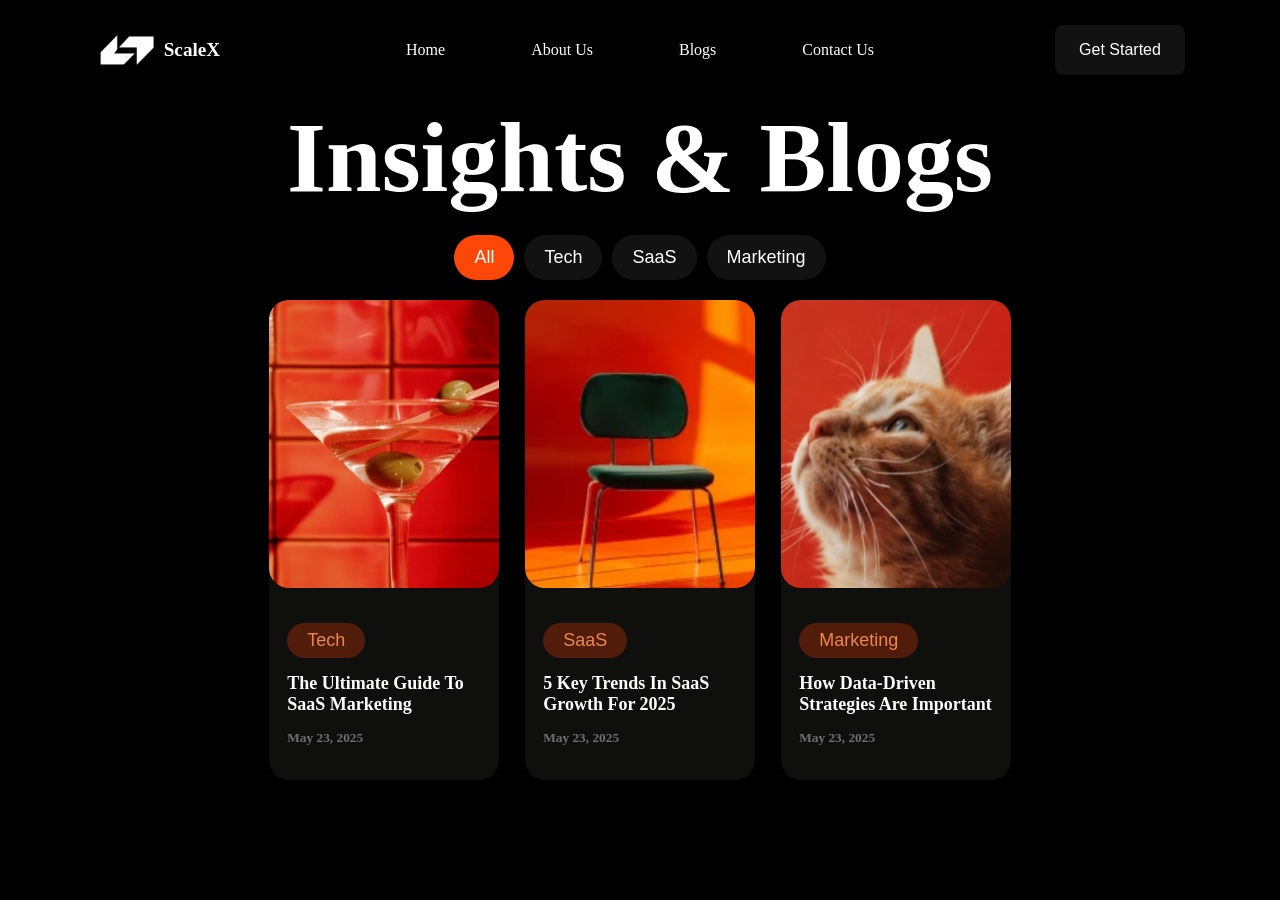
==== website2/index.html @ a83d1410 "add website2 - ScaleX blog/insights page" ====
<!DOCTYPE html>
<html lang="en">

<head>
    <meta charset="UTF-8">
    <meta name="viewport" content="width=device-width, initial-scale=1.0">
    <title>ScaleX | Growth & Tech Insights</title>
    <link rel="stylesheet" href="./assets/index.css">
    <link rel="shortcut icon" href="./assets/images/logo.png" type="image/x-icon">
</head>

<body>
    <!-- top nav - logo left, links center, cta right -->
    <nav>
        <div class="logo">
            <img src="./assets/images/logo.png" alt="">
            <span>ScaleX</span>
        </div>
        <div class="navLinks">
            <ul>
                <li>Home</li>
                <li>About Us</li>
                <li>Blogs</li>
                <li>Contact Us</li>
            </ul>
        </div>
        <div class="button">
            <button class="getstarted">Get Started</button>
        </div>
    </nav>

    <main>
        <header>
            <h1>Insights & Blogs</h1>
        </header>

        <!-- filter tabs, "All" is active by default -->
        <section class="navButtons">
            <button class="quickNavbuttons">All</button>
            <button class="quickNavbuttons">Tech</button>
            <button class="quickNavbuttons">SaaS</button>
            <button class="quickNavbuttons">Marketing</button>
        </section>

        <!-- blog cards -->
        <section class="cards">
            <div class="card">
                <div class="image">
                    <img src="./assets/images/image1.png" alt="">
                </div>
                <div class="description">
                    <div class="descbutton">
                        <button>Tech</button>
                    </div>
                    <p>The Ultimate Guide To <br> SaaS Marketing</p>
                    <span>May 23, 2025</span>
                </div>
            </div>
            <div class="card">
                <div class="image">
                    <img src="./assets/images/image2.png" alt="">
                </div>
                <div class="description">
                    <div class="descbutton">
                        <button>SaaS</button>
                    </div>
                    <p>5 Key Trends In SaaS <br> Growth For 2025</p>
                    <span>May 23, 2025</span>
                </div>
            </div>
            <div class="card">
                <div class="image">
                    <img src="./assets/images/image3.png" alt="">
                </div>
                <div class="description">
                    <div class="descbutton">
                        <button>Marketing</button>
                    </div>
                    <p>How Data-Driven <br> Strategies Are Important</p>
                    <span>May 23, 2025</span>
                </div>
            </div>
        </section>
    </main>
</body>

</html>
---- website2/assets/index.css ----
/* custom fonts from the Area family */
@font-face {
    font-family: areaNormal;
    src: url(./assets/fonts/fonnts.com-Area_Normal_Regular.otf);
}

@font-face {
    font-family: areaBold;
    src: url(./assets/fonts/fonnts.com-Area_Normal_Bold.otf);
}

@font-face {
    font-family: areaExtraBold;
    src: url(./assets/fonts/fonnts.com-Area_Normal_ExtraBold.otf);
}

* {
    margin: 0;
    padding: 0;
    box-sizing: border-box;
}

html,
body {
    height: 100vh;
    width: 100vw;
    font-family: "areaNormal";
    background-color: #000000;
    color: #ffffff;
}

/* fixed height so main content can use padding-top to clear it */
nav {
    position: absolute;
    top: 0;
    width: 100%;
    height: 100px;
    display: flex;
    justify-content: space-between;
}

.logo {
    display: flex;
    align-items: center;
    flex-basis: 25%;
    justify-content: center;
    gap: 10px;
    font-family: 'areaBold';
    font-weight: bolder;
    font-size: larger;
}

/* logo is upside-down in the asset, flip it */
.logo img {
    transform: rotate(-180deg);
    height: 30%;
}

.navLinks {
    flex-basis: 50%;
}

.navLinks ul {
    height: 100%;
    display: flex;
    justify-content: space-evenly;
    align-items: center;
    list-style: none;
}

.navLinks li:hover {
    color: #fc4708;
    cursor: pointer;
    border-bottom: solid #fc4708;
    scale: 1.05;
}

.button {
    display: flex;
    justify-content: center;
    align-items: center;
    flex-basis: 25%;
}

.getstarted {
    background-color: #121212;
    border-radius: 8px;
    height: 50%;
    width: 130px;
    border: none;
    outline: none;
    color: #ffffff;
    font-size: medium;
}

.getstarted:hover {
    color: #fc4708;
    border: solid;
    cursor: pointer;
    scale: 1.05;
    background-color: #000;
}

main {
    display: flex;
    flex-direction: column;
    height: 100%;
    padding-top: 100px;
}

header {
    font-family: "areaExtraBold";
    font-size: 50px;
    display: flex;
    justify-content: center;
    align-items: center;
    text-align: center;
}

.navButtons {
    display: flex;
    justify-content: center;
    gap: 10px;
    padding: 20px 0;
}

/* pill-shaped filter tabs */
.quickNavbuttons {
    color: #ffffff;
    height: 45px;
    font-size: large;
    padding: 0 20px;
    border-radius: 9999px;
    border: none;
    outline: none;
    background-color: #121212;
}

/* "All" tab stays orange - active state */
.quickNavbuttons:first-child {
    background-color: #fc4708;
}

.quickNavbuttons:hover {
    background-color: #fc4708;
    scale: 1.05;
    cursor: pointer;
}

.cards {
    display: flex;
    flex-basis: 60%;
    justify-content: center;
    gap: 2%;
}

.card {
    flex-basis: 18%;
    border-radius: 20px;
    background-color: #0f0f0e;
}

.image {
    width: 100%;
    height: 60%;
    border-radius: 20px;
}

.image img {
    object-fit: cover;
    border-radius: 20px;
    width: 100%;
    height: 100%;
}

.description {
    display: flex;
    height: 40%;
    flex-direction: column;
    gap: 15px;
    padding: 1% 8%;
    justify-content: center;
}

/* warm orange tag pill inside cards */
.descbutton button {
    text-align: center;
    font-size: large;
    height: 35px;
    padding: 0 20px;
    border-radius: 9999px;
    color: #eb8754;
    border: none;
    outline: none;
    background-color: #521c0a;
}

.description span {
    font-size: smaller;
    color: #707070;
    font-weight: bold;
}

.description p {
    font-size: large;
    font-weight: bolder;
}
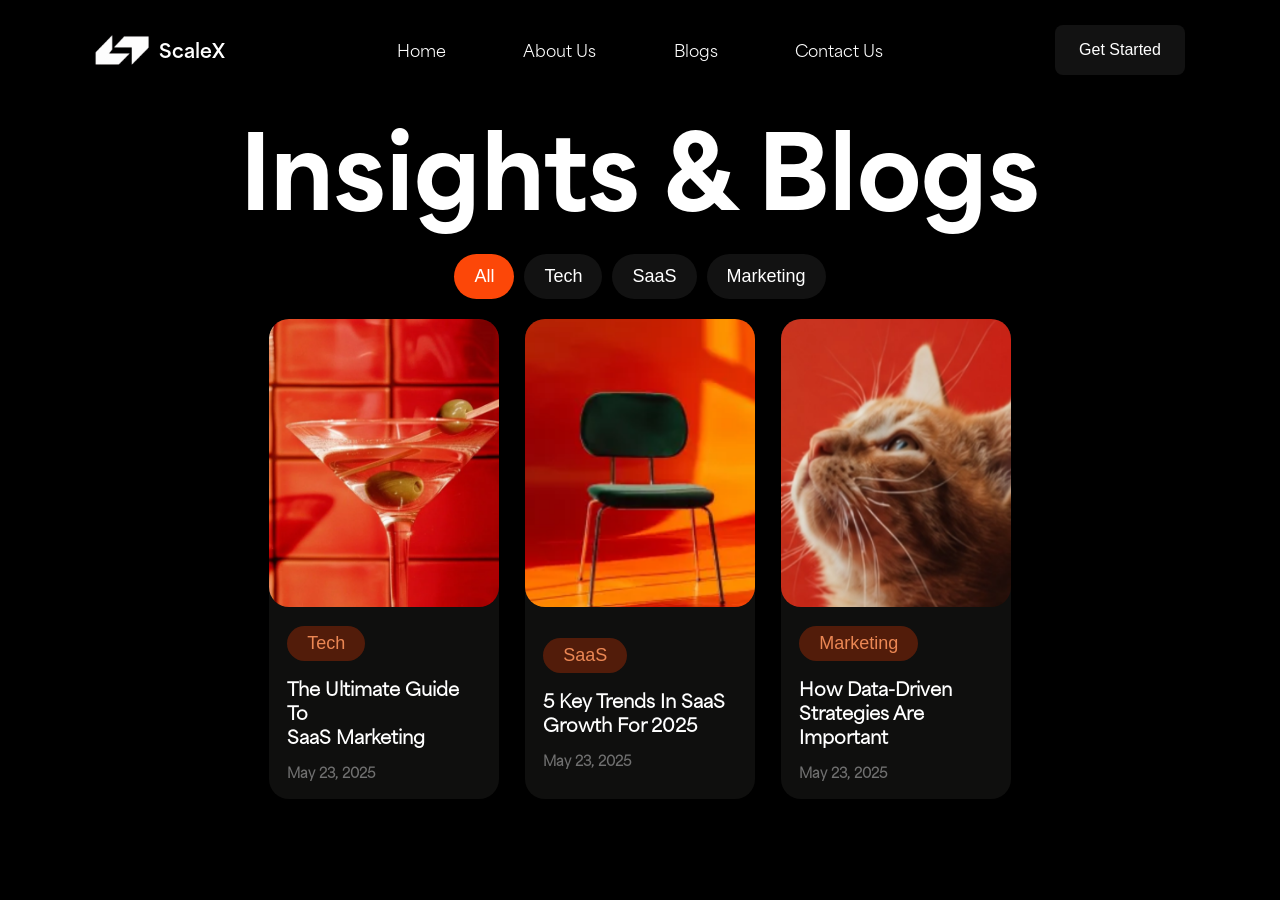
==== commit 2828abf3: "fix font paths, add main index and assets" ====
--- a/website2/index.html
+++ b/website2/index.html
@@ -10,7 +10,6 @@
 </head>
 
 <body>
-    <!-- top nav - logo left, links center, cta right -->
     <nav>
         <div class="logo">
             <img src="./assets/images/logo.png" alt="">
@@ -34,7 +33,6 @@
             <h1>Insights & Blogs</h1>
         </header>
 
-        <!-- filter tabs, "All" is active by default -->
         <section class="navButtons">
             <button class="quickNavbuttons">All</button>
             <button class="quickNavbuttons">Tech</button>
@@ -42,7 +40,6 @@
             <button class="quickNavbuttons">Marketing</button>
         </section>
 
-        <!-- blog cards -->
         <section class="cards">
             <div class="card">
                 <div class="image">
--- a/website2/assets/index.css
+++ b/website2/assets/index.css
@@ -1,17 +1,16 @@
-/* custom fonts from the Area family */
 @font-face {
     font-family: areaNormal;
-    src: url(./assets/fonts/fonnts.com-Area_Normal_Regular.otf);
+    src: url(./fonts/fonnts.com-Area_Normal_Regular.otf);
 }
 
 @font-face {
     font-family: areaBold;
-    src: url(./assets/fonts/fonnts.com-Area_Normal_Bold.otf);
+    src: url(./fonts/fonnts.com-Area_Normal_Bold.otf);
 }
 
 @font-face {
     font-family: areaExtraBold;
-    src: url(./assets/fonts/fonnts.com-Area_Normal_ExtraBold.otf);
+    src: url(./fonts/fonnts.com-Area_Normal_ExtraBold.otf);
 }
 
 * {
@@ -29,7 +28,6 @@
     color: #ffffff;
 }
 
-/* fixed height so main content can use padding-top to clear it */
 nav {
     position: absolute;
     top: 0;
@@ -50,7 +48,6 @@
     font-size: larger;
 }
 
-/* logo is upside-down in the asset, flip it */
 .logo img {
     transform: rotate(-180deg);
     height: 30%;
@@ -124,7 +121,6 @@
     padding: 20px 0;
 }
 
-/* pill-shaped filter tabs */
 .quickNavbuttons {
     color: #ffffff;
     height: 45px;
@@ -136,7 +132,6 @@
     background-color: #121212;
 }
 
-/* "All" tab stays orange - active state */
 .quickNavbuttons:first-child {
     background-color: #fc4708;
 }
@@ -182,7 +177,6 @@
     justify-content: center;
 }
 
-/* warm orange tag pill inside cards */
 .descbutton button {
     text-align: center;
     font-size: large;
